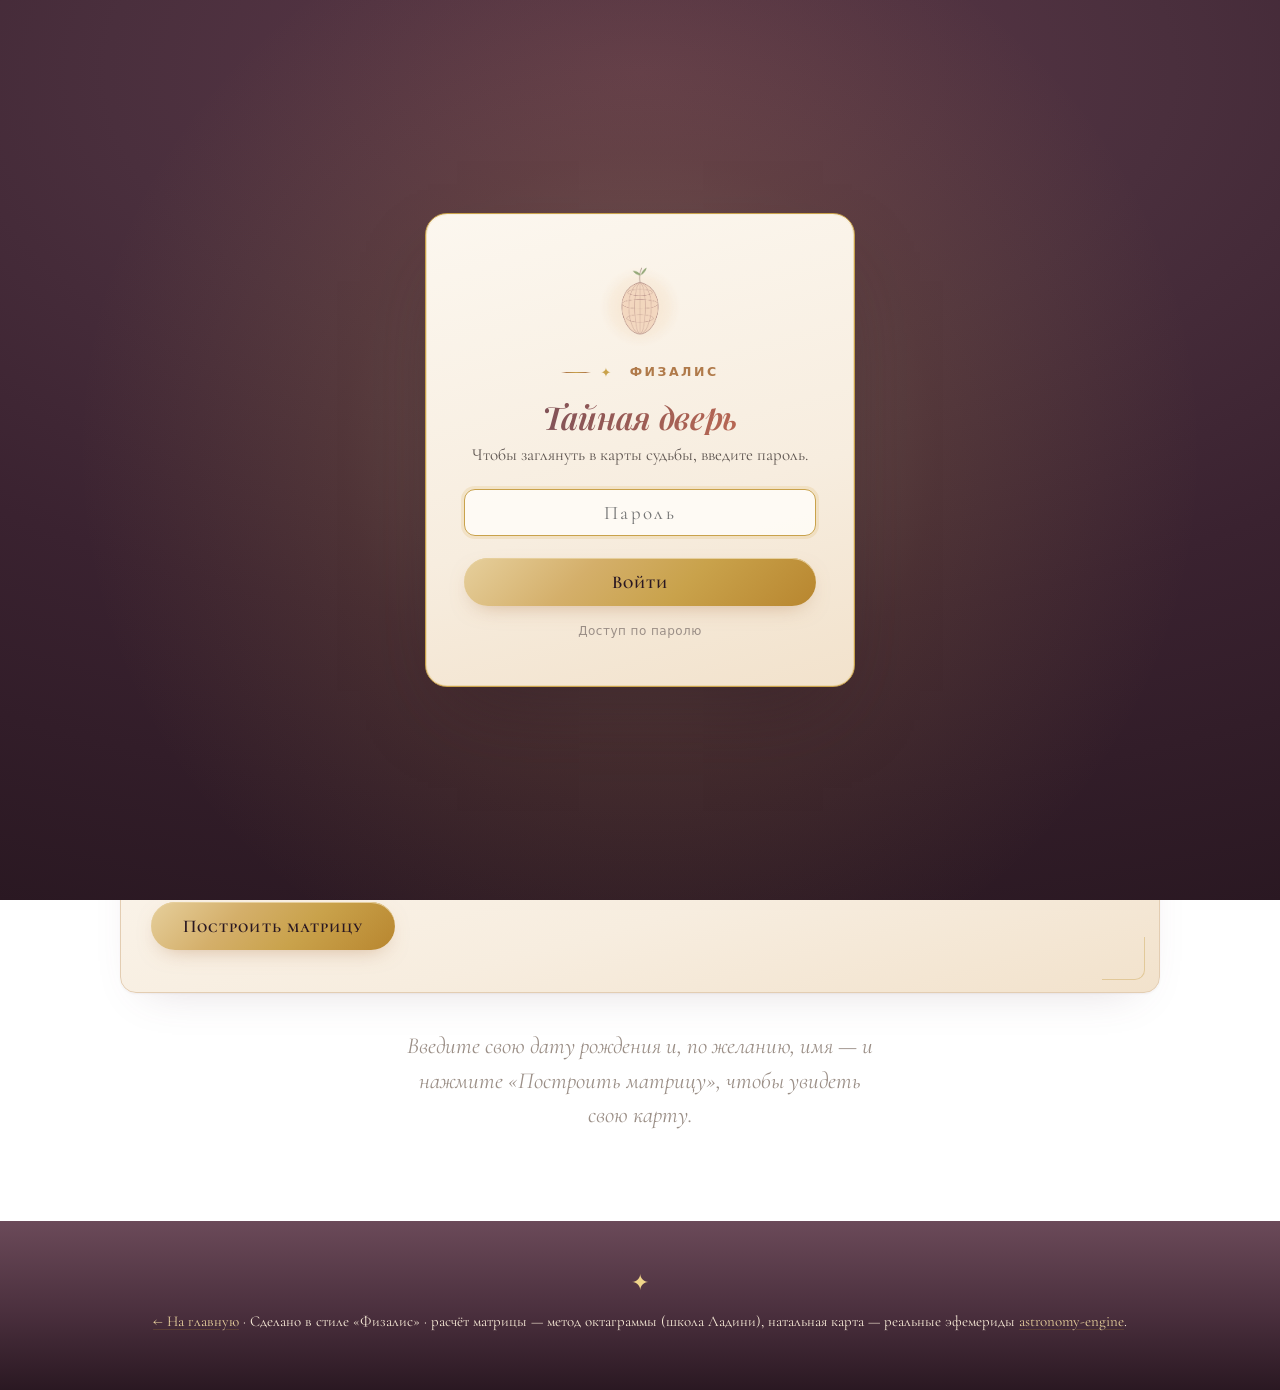
==== app.html @ 66f50b40 "Продающий лендинг на главной; инструмент переехал на app.html - index.html теперь продающая страница" ====
<!DOCTYPE html>
<html lang="ru">
<head>
<meta charset="UTF-8">
<meta name="viewport" content="width=device-width, initial-scale=1.0">
<title>Физалис · Матрица судьбы и натальная карта</title>
<meta name="description" content="Генератор матрицы судьбы и натальной карты по дате рождения в тёплом стиле «Физалис».">
<link rel="preconnect" href="https://fonts.googleapis.com">
<link rel="preconnect" href="https://fonts.gstatic.com" crossorigin>
<link href="https://fonts.googleapis.com/css2?family=Playfair+Display:ital,wght@0,400;0,500;0,600;0,700;1,400;1,500;1,600&family=Cormorant+Garamond:ital,wght@0,400;0,500;0,600;1,400;1,500&display=swap" rel="stylesheet">
<link rel="stylesheet" href="css/style.css">
<link rel="icon" href="assets/physalis_mark.png">
</head>
<body>

<div id="gate">
  <div class="starfield"></div>
  <div class="gate-card">
    <img class="gate-emblem" src="assets/physalis_hero.png" alt="Физалис">
    <div class="eyebrow" style="justify-content:center"><span class="lantern">✦</span>&nbsp;Физалис</div>
    <h2 class="gate-title">Тайная дверь</h2>
    <p class="gate-sub">Чтобы заглянуть в карты судьбы, введите пароль.</p>
    <input type="password" id="gate-pass" placeholder="Пароль" autocomplete="off" autocapitalize="off" spellcheck="false">
    <button id="gate-go" class="go gate-go">Войти</button>
    <div class="err" id="gate-err"></div>
    <div class="gate-hint">Доступ по паролю</div>
  </div>
</div>

<header class="hero">
  <div class="starfield hero-stars"></div>
  <div class="eyebrow"><span class="lantern">✦</span>&nbsp;Физалис · золотой час</div>
  <img class="hero-emblem glow-breathe" src="assets/physalis_hero.png" alt="Физалис">
  <h1>Матрица судьбы&nbsp;и натальная карта</h1>
  <p class="tagline">Загляни в свой золотой час — карту судьбы, вычерченную золотом
    по линиям звёзд и отпечатанную светом засохшего лета.</p>
  <div class="tabs">
    <button class="tab active" data-tab="matrix">Матрица судьбы</button>
    <button class="tab" data-tab="natal">Натальная карта</button>
  </div>
</header>

<main class="wrap">

  <!-- ===== Матрица судьбы ===== -->
  <section class="panel active" id="panel-matrix">
    <div class="card">
      <div class="form-grid">
        <div>
          <label for="m-date">Дата рождения</label>
          <input type="text" id="m-date" placeholder="ДД.ММ.ГГГГ" value="" autocomplete="off">
          <div class="hint">Например: 29.09.1987</div>
        </div>
        <div>
          <label for="m-name">Имя (необязательно)</label>
          <input type="text" id="m-name" placeholder="как обращаться" autocomplete="off">
        </div>
      </div>
      <button class="go" id="m-go">Построить матрицу</button>
      <div class="err" id="m-err"></div>
    </div>
    <div class="result" id="m-result">
      <p class="empty-hint">Введите свою дату рождения и, по желанию, имя — и нажмите
        «Построить матрицу», чтобы увидеть свою карту.</p>
    </div>
  </section>

  <!-- ===== Натальная карта ===== -->
  <section class="panel" id="panel-natal">
    <div class="card">
      <div class="form-grid">
        <div>
          <label for="n-date">Дата рождения</label>
          <input type="text" id="n-date" placeholder="ДД.ММ.ГГГГ" value="30.06.1992" autocomplete="off">
        </div>
        <div>
          <label for="n-time">Время рождения</label>
          <input type="time" id="n-time" value="12:00">
          <div class="hint">Местное время. Влияет на асцендент и дома.</div>
        </div>
        <div>
          <label for="n-city">Город рождения</label>
          <input list="city-list" id="n-city" placeholder="начните вводить…" value="Москва" autocomplete="off">
          <datalist id="city-list"></datalist>
        </div>
      </div>
      <div class="form-grid" style="margin-top:14px">
        <div>
          <label for="n-lat">Широта</label>
          <input type="number" id="n-lat" step="0.0001" value="55.7558">
        </div>
        <div>
          <label for="n-lon">Долгота (восток +)</label>
          <input type="number" id="n-lon" step="0.0001" value="37.6173">
        </div>
        <div>
          <label for="n-tz">Часовой пояс (UTC ±ч)</label>
          <input type="number" id="n-tz" step="0.5" value="3">
          <div class="hint">Город подставляет автоматически</div>
        </div>
      </div>
      <button class="go" id="n-go">Построить карту</button>
      <div class="err" id="n-err"></div>
    </div>
    <div class="result" id="n-result"></div>
  </section>

</main>

<footer>
  <span class="footer-mark">✦</span>
  <a href="index.html">← На главную</a> · Сделано в стиле «Физалис» · расчёт матрицы — метод октаграммы (школа Ладини),
  натальная карта — реальные эфемериды
  <a href="https://github.com/cosinekitty/astronomy" target="_blank" rel="noopener">astronomy-engine</a>.
</footer>

<script src="vendor/astronomy.browser.js"></script>
<script src="js/cities.js"></script>
<script src="js/content.js"></script>
<script src="js/arcana-art.js"></script>
<script src="js/tarot.js"></script>
<script src="js/matrix.js"></script>
<script src="js/octagram.js"></script>
<script src="js/natal.js"></script>
<script src="js/wheel.js"></script>
<script src="js/fx.js"></script>
<script src="js/app.js"></script>
<script src="js/gate.js"></script>
</body>
</html>
---- css/style.css ----
/* ============================================================
   ФИЗАЛИС · «Золотой час» — дизайн-система
   Тёплый ботанический журнал + сумеречная звёздная карта.
   ============================================================ */

:root {
  /* — бумага и тепло — */
  --paper-cream: #FBF5EC;
  --paper-warm: #F7EDDF;
  --peach-100: #F4E4D2;
  --peach-200: #EFD8C0;
  --peach-300: #E7C6A6;
  --champagne: #EAD9BE;
  --cream-muted: #E9D8C0;
  --border-warm: #E3CDB2;

  /* — слива / сумрак — */
  --plum: #6B4A59;
  --plum-card: #50404A;
  --plum-deep: #4A2F3D;
  --plum-night: #3A2230;
  --plum-midnight: #2A1822;
  --wine-glow: #5C3848;

  /* — чернила — */
  --ink-heading: #50404A;
  --ink-body: #4B4340;
  --ink-soft: #5E5550;
  --muted: #9B8F87;
  --ink-on-dark: #F6E9D6;

  /* — медь и золото — */
  --copper: #B07A4A;
  --copper-bright: #C98E54;
  --gold-deep: #8C6A2E;
  --gold-leaf: #C9A24B;
  --gold-bright: #D4AF6A;
  --gold-pale: #E6CF9C;
  --gold-star: #F0D58A;
  --star-halo: #FBE9B8;
  --stardust: #E7C97A;
  --constellation: #B98E4A;
  --link-gold: #B5862F;

  /* — физалис — */
  --physalis-glow: #F2B45C;
  --physalis-core: #E89A3C;

  /* — акценты — */
  --amber: #C99A52;
  --peach-deep: #DFA06A;
  --rust: #C56B47;
  --coral: #C16A52;
  --coral-light: #D98567;
  --terracotta: #A8502F;
  --sage: #93A877;
  --sage-deep: #6E8456;

  --hairline: rgba(140,106,46,0.30);
  --shadow-warm: rgba(107,74,89,0.22);
  --shadow-plum: rgba(42,24,34,0.55);

  /* — градиенты — */
  --grad-day: linear-gradient(180deg, #FBF5EC 0%, #F7EDDF 34%, #F4E4D2 62%, #EFD8C0 100%);
  --grad-dusk: radial-gradient(ellipse 130% 100% at 50% 8%, #5C3848 0%, #4A2F3D 32%, #3A2230 62%, #2A1822 100%);
  --grad-halo: radial-gradient(120% 90% at 50% 40%, rgba(248,217,168,0.95) 0%, rgba(242,201,142,0.55) 22%, rgba(244,228,210,0.20) 52%, rgba(251,245,236,0) 78%);
  --grad-warmglow: radial-gradient(circle at 50% 50%, rgba(240,213,138,0.26) 0%, rgba(217,169,78,0.10) 38%, rgba(92,56,72,0) 72%);
  --grad-copper: linear-gradient(90deg, rgba(176,122,74,0) 0%, #B07A4A 18%, #C9A24B 50%, #B07A4A 82%, rgba(176,122,74,0) 100%);
  --grad-goldleaf: linear-gradient(135deg, #E6CF9C 0%, #D4AF6A 34%, #C9A24B 62%, #B8862F 100%);
  --grad-card: linear-gradient(165deg, #FCF7EF 0%, #F7EDDF 60%, #F2E2CC 100%);
  --grad-horizon: linear-gradient(90deg, rgba(193,106,82,0) 0%, #C16A52 26%, #C99A52 52%, #DFA06A 70%, rgba(223,160,106,0) 100%);
  --grad-footer: linear-gradient(180deg, #6B4A59 0%, #4A2F3D 55%, #2A1822 100%);

  /* — типографика — */
  --serif: "Cormorant Garamond", "PT Serif", Georgia, serif;
  --display: "Playfair Display", Georgia, "Times New Roman", serif;
  --sans: "Calibri", "Carlito", "Segoe UI", system-ui, sans-serif;

  --fs-hero: clamp(40px, 6vw, 78px);
  --fs-h1: clamp(32px, 5vw, 52px);
  --fs-h2: clamp(26px, 3.4vw, 38px);
  --fs-h3: 25px;
  --fs-lead: clamp(19px, 2.2vw, 23px);
  --fs-body: 17.5px;

  --radius: 16px;
  --radius-sm: 11px;
  --maxw: 1080px;
}

* { box-sizing: border-box; }

html { scroll-behavior: smooth; }

body {
  margin: 0;
  background: var(--paper-cream);
  color: var(--ink-body);
  font-family: var(--sans);
  font-size: var(--fs-body);
  line-height: 1.66;
  -webkit-font-smoothing: antialiased;
  overflow-x: hidden;
}
/* зернистость бумаги */
body::before {
  content: "";
  position: fixed; inset: 0; z-index: 0; pointer-events: none;
  opacity: 0.05; mix-blend-mode: multiply;
  background-image: url("data:image/svg+xml,%3Csvg xmlns='http://www.w3.org/2000/svg' width='160' height='160'%3E%3Cfilter id='n'%3E%3CfeTurbulence type='fractalNoise' baseFrequency='0.9' numOctaves='2'/%3E%3C/filter%3E%3Crect width='100%25' height='100%25' filter='url(%23n)'/%3E%3C/svg%3E");
}
body > * { position: relative; z-index: 1; }

/* ---------- Типографика ---------- */
.serif { font-family: var(--serif); }
h1, h2, h3 {
  font-family: var(--display);
  color: var(--plum);
  font-weight: 600;
  line-height: 1.12;
  letter-spacing: -0.01em;
}
h2 { font-size: var(--fs-h2); }
h3 { font-size: var(--fs-h3); font-weight: 500; }

a { color: var(--link-gold); text-decoration-color: var(--hairline); text-underline-offset: 3px; }
a:hover { color: var(--terracotta); }

.eyebrow {
  font-family: var(--sans); font-size: 12.5px; font-weight: 700;
  text-transform: uppercase; letter-spacing: 0.2em; color: var(--copper);
  display: inline-flex; align-items: center; gap: 9px; margin-bottom: 12px;
}
.eyebrow::before {
  content: ""; width: 30px; height: 1px; background: var(--grad-copper);
}
.eyebrow .lantern { color: var(--gold-leaf); font-size: 13px; }

/* ---------- HERO ---------- */
.hero {
  position: relative; text-align: center;
  padding: clamp(48px, 8vh, 96px) 20px clamp(30px, 4vh, 48px);
  background: var(--grad-day);
  overflow: hidden;
}
.hero::before { /* медовый ореол */
  content: ""; position: absolute; inset: -10% 0 auto 0; height: 120%;
  background: var(--grad-halo); pointer-events: none; z-index: 0;
}
.hero::after { /* закатный горизонт снизу */
  content: ""; position: absolute; left: 0; right: 0; bottom: 0; height: 1.5px;
  background: var(--grad-horizon); opacity: 0.8;
}
.hero > * { position: relative; z-index: 1; }
.hero-emblem { width: clamp(120px, 18vw, 184px); height: auto; margin: 0 auto 6px; display: block; }
.hero h1 {
  font-family: var(--display); font-style: italic; font-weight: 600;
  font-size: var(--fs-hero); color: var(--plum);
  margin: 8px auto 14px; max-width: 16ch; line-height: 1.04;
}
.hero .tagline {
  font-family: var(--serif); font-style: italic; font-weight: 500;
  font-size: var(--fs-lead); color: var(--plum-card);
  max-width: 40ch; margin: 0 auto; line-height: 1.5;
}
.hero .eyebrow { justify-content: center; }

/* ---------- Вкладки ---------- */
.tabs {
  display: inline-flex; gap: 4px; justify-content: center; margin: 30px auto 0;
  flex-wrap: wrap; position: relative;
  padding: 6px; border-radius: 999px;
  background: rgba(255,253,248,0.6); border: 1px solid var(--border-warm);
  box-shadow: inset 0 1px 0 rgba(255,255,255,.7), 0 6px 20px -12px var(--shadow-warm);
}
.tab {
  font-family: var(--serif); font-weight: 600; font-size: 19px;
  font-variant: small-caps; letter-spacing: 0.04em;
  background: transparent; color: var(--ink-soft);
  border: none; border-radius: 999px; padding: 9px 24px; cursor: pointer;
  transition: color .25s, background .25s; position: relative;
}
.tab:hover { color: var(--plum); }
.tab.active {
  color: var(--plum); background: var(--paper-warm);
  box-shadow: 0 2px 10px -4px var(--shadow-warm), inset 0 0 0 1px var(--gold-pale);
}
.tab.active::before { content: "✦"; color: var(--gold-leaf); font-size: 12px; margin-right: 7px; }

/* ---------- Контейнер ---------- */
.wrap { max-width: var(--maxw); margin: 0 auto; padding: clamp(26px, 5vw, 52px) 20px 40px; }
.panel { display: none; }
.panel.active { display: block; }

/* ---------- Форма ---------- */
.card {
  background: var(--grad-card);
  border: 1px solid var(--border-warm);
  border-radius: var(--radius);
  padding: clamp(20px, 3vw, 30px);
  box-shadow: inset 0 1px 0 rgba(255,255,255,.6),
              0 1px 2px rgba(82,54,66,.06),
              0 20px 44px -26px var(--shadow-warm);
  position: relative;
}
.card::after { /* золотой уголок-лайн */
  content: ""; position: absolute; right: 14px; bottom: 12px; width: 42px; height: 42px;
  border-right: 1px solid var(--gold-leaf); border-bottom: 1px solid var(--gold-leaf);
  opacity: .4; border-radius: 0 0 10px 0; pointer-events: none;
}
.form-grid {
  display: grid; gap: 18px;
  grid-template-columns: repeat(auto-fit, minmax(170px, 1fr));
  align-items: end;
}
label {
  display: block; font-family: var(--sans); font-size: 12px; color: var(--copper);
  font-weight: 700; text-transform: uppercase; letter-spacing: 0.12em; margin-bottom: 7px;
}
input, select {
  width: 100%; padding: 11px 13px;
  border: 1px solid var(--border-warm); border-radius: var(--radius-sm);
  background: rgba(255,253,248,0.85); color: var(--ink-body);
  font-family: var(--serif); font-size: 18px;
  transition: border-color .2s, box-shadow .2s;
}
input:focus, select:focus {
  outline: none; border-color: var(--gold-leaf);
  box-shadow: 0 0 0 3px rgba(217,169,78,.18);
}
.hint { font-family: var(--sans); font-size: 12.5px; color: var(--muted); margin-top: 5px; }

button.go {
  margin-top: 22px;
  font-family: var(--serif); font-weight: 600; font-size: 18px;
  font-variant: small-caps; letter-spacing: 0.06em; color: var(--plum-midnight);
  background: var(--grad-goldleaf);
  border: none; border-radius: 999px; padding: 13px 32px; cursor: pointer;
  box-shadow: inset 0 1px 0 var(--gold-pale),
              0 8px 22px -10px rgba(176,122,74,.55);
  position: relative; overflow: hidden; transition: transform .18s, box-shadow .18s;
}
button.go::after { /* скользящий блик */
  content: ""; position: absolute; top: 0; left: -60%; width: 40%; height: 100%;
  background: linear-gradient(100deg, transparent, rgba(255,255,255,.55), transparent);
  transform: skewX(-18deg); transition: left .6s;
}
button.go:hover { transform: translateY(-2px); box-shadow: inset 0 1px 0 var(--gold-pale), 0 12px 28px -10px rgba(176,122,74,.7); }
button.go:hover::after { left: 120%; }

.err { color: var(--terracotta); font-weight: 600; margin-top: 12px; font-family: var(--sans); }

/* ---------- Результат ---------- */
.result { margin-top: 36px; }
.result h2 {
  font-style: italic; text-align: center; margin-bottom: 4px; font-size: var(--fs-h1);
}
.result .sub {
  text-align: center; color: var(--copper); margin-bottom: 8px;
  font-family: var(--sans); text-transform: uppercase; letter-spacing: 0.16em; font-size: 13px;
}
.empty-hint {
  text-align: center; max-width: 48ch; margin: 26px auto 0;
  font-family: var(--serif); font-style: italic; font-size: var(--fs-lead); color: var(--muted);
  line-height: 1.5;
}

/* ---------- Заголовки секций + разделители ---------- */
.section-title {
  font-family: var(--display); font-style: italic; font-weight: 600;
  font-size: var(--fs-h2); color: var(--plum);
  text-align: center; margin: clamp(44px, 6vw, 72px) 0 8px;
}
.section-title + .intro, .result h2 + .sub + .intro { text-align: center; }
.divider {
  display: flex; align-items: center; justify-content: center; gap: 14px;
  margin: 0 auto 22px; max-width: 460px; color: var(--gold-leaf);
}
.divider::before, .divider::after {
  content: ""; height: 1px; flex: 1; background: var(--grad-copper);
}
.divider .mark { font-size: 13px; color: var(--gold-leaf); }

/* ---------- Карточки результата (прессованный лист) ---------- */
.cards { display: grid; gap: 18px; grid-template-columns: repeat(auto-fit, minmax(260px, 1fr)); }
.subcard {
  background: var(--grad-card);
  border: 1px solid var(--border-warm);
  border-radius: 14px; padding: 20px 22px; position: relative;
  box-shadow: inset 0 1px 0 rgba(255,255,255,.6),
              0 1px 2px rgba(82,54,66,.05),
              0 18px 40px -28px var(--shadow-warm);
  transition: transform .24s ease, box-shadow .24s ease;
}
.subcard::before { /* верхний медный хайрлайн при наведении */
  content: ""; position: absolute; left: 18px; right: 18px; top: 0; height: 1.5px;
  background: var(--grad-copper); opacity: 0; transition: opacity .24s;
}
.subcard:hover { transform: translateY(-4px); box-shadow: inset 0 1px 0 rgba(255,255,255,.6), 0 1px 2px rgba(82,54,66,.05), 0 26px 50px -28px var(--shadow-warm); }
.subcard:hover::before { opacity: 1; }
.subcard .cap {
  font-family: var(--sans); font-size: 11.5px; letter-spacing: 0.16em; text-transform: uppercase;
  color: var(--copper); font-weight: 700; margin-bottom: 6px;
  display: flex; align-items: center; gap: 7px;
}
.subcard .cap::before { content: "◆"; color: var(--gold-leaf); font-size: 9px; }
.subcard .what {
  font-family: var(--serif); font-size: 15.5px; font-style: italic; color: var(--ink-soft);
  margin-bottom: 10px; padding-bottom: 10px; border-bottom: 1px solid var(--cream-muted);
}
.subcard .arc {
  font-family: var(--display); font-style: italic; font-weight: 600;
  font-size: 22px; color: var(--plum); margin-bottom: 8px;
}
.subcard .prose, .subcard .desc { font-family: var(--serif); font-size: 17px; color: var(--ink-body); line-height: 1.55; }
.subcard .prose { margin: 6px 0 12px; }
.subcard .tag { font-size: 14px; font-family: var(--sans); margin-top: 6px; line-height: 1.45; }
.tag b { font-weight: 700; }
.tag.plus { color: var(--sage-deep); }
.tag.minus { color: var(--rust); }

/* интро и концепт-боксы */
.intro {
  font-family: var(--serif); font-size: var(--fs-lead); color: var(--ink-soft);
  max-width: 64ch; margin: 0 auto 22px; line-height: 1.5; text-align: center;
}
.concept {
  background: var(--paper-warm); border: 1px solid var(--border-warm);
  border-left: 3px solid var(--gold-leaf);
  border-radius: 0 12px 12px 0; padding: 14px 20px; margin: 0 auto 20px; max-width: 820px;
  font-family: var(--serif); font-size: 16.5px; color: var(--ink-body); line-height: 1.5;
}
.concept b { color: var(--plum-card); font-family: var(--sans); font-weight: 700; }
.legend { display: grid; gap: 9px; margin: 14px auto 0; max-width: 820px; }
.legend .row { font-family: var(--serif); font-size: 16px; }
.legend .row b { color: var(--plum); font-family: var(--sans); }

/* ---------- Таблицы (каталог-гербарий) ---------- */
table {
  width: 100%; max-width: 860px; border-collapse: collapse; margin: 0 auto;
  background: var(--grad-card); border: 1px solid var(--border-warm);
  border-radius: 14px; overflow: hidden;
  box-shadow: 0 18px 40px -30px var(--shadow-warm);
}
th, td { padding: 13px 18px; text-align: left; }
th {
  font-family: var(--sans); font-size: 12px; text-transform: uppercase; letter-spacing: 0.1em;
  color: var(--copper); font-weight: 700; background: rgba(247,237,223,0.7);
  border-bottom: 1.5px solid; border-image: var(--grad-copper) 1;
}
td { font-family: var(--serif); font-size: 16.5px; border-bottom: 1px solid var(--cream-muted); }
tbody tr:nth-child(even) td { background: rgba(247,237,223,0.4); }
tbody tr:last-child td { border-bottom: none; }
tbody tr { transition: background .15s; }
tbody tr:hover td { background: rgba(217,169,78,.08); }
td:first-child { font-family: var(--display); font-style: italic; color: var(--plum-card); }
.glyph { color: var(--gold-deep); font-size: 18px; }
.retro { color: var(--coral); font-size: 12px; font-weight: 700; }

/* ---------- Чипы ---------- */
.chips { display: flex; flex-wrap: wrap; gap: 9px; justify-content: center; }
.chip {
  background: var(--paper-warm); border: 1px solid var(--border-warm); border-radius: 999px;
  padding: 7px 16px; font-family: var(--sans); font-size: 14px;
}
.chip b { color: var(--plum); }
.asp.harmony b { color: var(--sage-deep); }
.asp.tense b { color: var(--rust); }
.asp.neutral b { color: var(--gold-deep); }

/* ============================================================
   КАРТЫ ТАРО (матрица судьбы)
   ============================================================ */
.tarot-spread { display: flex; flex-direction: column; gap: 22px; max-width: 860px; margin: 0 auto; }

.tarot-row {
  display: flex; gap: 30px; align-items: center;
  background: var(--grad-card); border: 1px solid var(--border-warm);
  border-radius: 18px; padding: 28px 32px;
  box-shadow: inset 0 1px 0 rgba(255,255,255,.6), 0 18px 42px -28px var(--shadow-warm);
}
@media (max-width: 620px) {
  .tarot-row { flex-direction: column; align-items: center; text-align: center; gap: 18px; padding: 22px 20px; }
}
.tc-reading { flex: 1 1 auto; min-width: 0; }
.tc-reading > * { overflow-wrap: anywhere; }
.tc-reading .cap {
  font-family: var(--sans); font-size: 11.5px; letter-spacing: 0.16em; text-transform: uppercase;
  color: var(--copper); font-weight: 700; margin-bottom: 7px; display: flex; align-items: center; gap: 7px;
}
.tarot-row .cap::before { content: "◆"; color: var(--gold-leaf); font-size: 9px; }
@media (max-width: 560px) { .tarot-row .cap { justify-content: center; } }
.tc-reading .what {
  font-family: var(--serif); font-size: 15.5px; font-style: italic; color: var(--ink-soft);
  margin-bottom: 10px; padding-bottom: 10px; border-bottom: 1px solid var(--cream-muted);
}
.tc-reading .prose, .tc-reading .desc { font-family: var(--serif); font-size: 17px; color: var(--ink-body); line-height: 1.55; margin-bottom: 10px; }
.tc-reading .tag { font-size: 14px; font-family: var(--sans); margin-top: 6px; }

/* карта */
.tarot-card {
  position: relative; flex: 0 0 200px; width: 200px; aspect-ratio: 200/332; align-self: center;
  border-radius: 13px; padding: 13px 11px 11px;
  background:
    radial-gradient(120% 78% at 50% 30%, rgba(242,201,142,0.18), transparent 60%),
    linear-gradient(170deg, #FCF7EF 0%, #F3E3CC 100%);
  box-shadow: inset 0 0 0 1px var(--gold-leaf),
              0 16px 34px -18px var(--shadow-warm), 0 2px 0 rgba(255,255,255,.5);
  display: flex; flex-direction: column; align-items: center; overflow: hidden;
  transition: transform .32s cubic-bezier(.2,.7,.2,1), box-shadow .32s;
}
.tarot-card::before { /* внутренняя золотая рамка */
  content: ""; position: absolute; inset: 6px; border: 1px solid var(--gold-leaf);
  opacity: .5; border-radius: 9px; pointer-events: none;
}
.tarot-card::after { /* фактура «рубашки» */
  content: ""; position: absolute; inset: 0; pointer-events: none; opacity: .5;
  background-image: url("data:image/svg+xml,%3Csvg xmlns='http://www.w3.org/2000/svg' width='22' height='22'%3E%3Cpath d='M11 0L22 11L11 22L0 11Z' fill='none' stroke='%23C9A24B' stroke-opacity='0.22' stroke-width='0.6'/%3E%3C/svg%3E");
}
.tarot-card:hover { transform: translateY(-7px) rotate(-.6deg);
  box-shadow: inset 0 0 0 1px var(--gold-bright), 0 30px 56px -22px var(--shadow-warm); }
.tc-numeral {
  position: relative; z-index: 1; font-family: var(--display); font-style: italic;
  font-size: 16px; color: var(--gold-deep); letter-spacing: 0.1em; margin-bottom: 2px;
}
.tc-art {
  position: relative; z-index: 1; flex: 1; width: 100%;
  display: flex; align-items: center; justify-content: center;
  color: var(--gold-deep); filter: drop-shadow(0 2px 5px rgba(176,122,74,.30));
}
.tc-art svg { width: 88%; height: 100%; max-height: 214px; }
.tc-name {
  position: relative; z-index: 1; font-family: var(--serif); font-variant: small-caps;
  letter-spacing: 0.08em; font-weight: 600; font-size: 15px; line-height: 1.15;
  color: var(--plum-card); margin-top: 5px; padding-top: 7px; width: 88%; text-align: center;
  border-top: 1px solid var(--gold-leaf);
}

/* «небесная карта» — планеты и точки натала (тот же каркас) */
.tarot-card.celestial .tc-numeral {
  font-family: "Segoe UI Symbol", "Noto Sans Symbols 2", Georgia, serif;
  font-style: normal; font-size: 17px; color: var(--gold-deep);
}
.tc-glyph {
  font-family: "Segoe UI Symbol", "Noto Sans Symbols 2", Georgia, serif; line-height: 1;
  font-size: 94px; color: var(--gold-deep); text-shadow: 0 3px 18px rgba(176,122,74,.32);
}
.tc-glyph.duo { font-size: 56px; letter-spacing: 6px; }

/* ============================================================
   СУМЕРЕЧНЫЕ СЕГМЕНТЫ (октаграмма / колесо)
   ============================================================ */
.dusk {
  position: relative; border-radius: 26px; margin: 8px auto 6px;
  padding: clamp(22px, 4vw, 40px) clamp(16px, 3vw, 30px) clamp(28px, 4vw, 44px);
  background: var(--grad-dusk);
  box-shadow: 0 30px 70px -36px var(--shadow-plum), inset 0 0 0 1px rgba(201,162,75,.25),
              inset 0 1px 0 rgba(240,213,138,.12);
  overflow: hidden;
}
.dusk::before { /* медовое гало */
  content: ""; position: absolute; inset: 0; background: var(--grad-warmglow); pointer-events: none;
}
.dusk .starfield { position: absolute; inset: 0; pointer-events: none; z-index: 0; }
.dusk .star { position: absolute; border-radius: 50%; background: var(--gold-star);
  box-shadow: 0 0 6px var(--star-halo); }
.dusk .nebula { display: none; }

/* космическая фактура — только для .cosmic (натальная карта) */
.dusk.cosmic { background:
    radial-gradient(ellipse 130% 100% at 50% 6%, #5C3848 0%, #3F2838 30%, #2E1C2A 60%, #20121C 100%); }
.dusk.cosmic .nebula {
  display: block; position: absolute; inset: 0; z-index: 0; pointer-events: none;
  background:
    radial-gradient(38% 30% at 23% 25%, rgba(193,106,82,0.34), transparent 70%),
    radial-gradient(48% 38% at 79% 60%, rgba(150,112,156,0.40), transparent 72%),
    radial-gradient(32% 26% at 62% 15%, rgba(201,154,82,0.26), transparent 70%),
    radial-gradient(44% 52% at 48% 92%, rgba(120,72,104,0.34), transparent 72%);
  filter: blur(10px); mix-blend-mode: screen;
}
.dusk.cosmic .nebula::before { /* млечная диагональная полоса */
  content: ""; position: absolute; inset: 0;
  background: linear-gradient(118deg, transparent 36%, rgba(231,201,122,0.08) 46%,
    rgba(251,233,184,0.16) 50%, rgba(231,201,122,0.08) 54%, transparent 64%);
  filter: blur(3px);
}
.dusk.cosmic .nebula::after { /* звёздная пыль (тонкий шум) */
  content: ""; position: absolute; inset: 0; opacity: 0.10; mix-blend-mode: screen;
  background-image: url("data:image/svg+xml,%3Csvg xmlns='http://www.w3.org/2000/svg' width='200' height='200'%3E%3Cfilter id='c'%3E%3CfeTurbulence type='fractalNoise' baseFrequency='0.85' numOctaves='2'/%3E%3C/filter%3E%3Crect width='100%25' height='100%25' filter='url(%23c)'/%3E%3C/svg%3E");
}
.dusk.cosmic { box-shadow: 0 30px 80px -34px rgba(20,10,18,.7), inset 0 0 0 1px rgba(201,162,75,.28),
  inset 0 1px 0 rgba(240,213,138,.14); }
.dusk-caption {
  position: relative; z-index: 2; text-align: center; color: var(--gold-pale);
  font-family: var(--serif); font-style: italic; font-size: 16px; margin-top: 8px;
}
.octagram, .natal-wheel { position: relative; z-index: 1; }
.octagram { width: 100%; max-width: 560px; display: block; margin: 0 auto; }
.wheel-wrap { max-width: 660px; margin: 0 auto; position: relative; z-index: 1; }
.natal-wheel { width: 100%; display: block; }

/* колесо: золото-на-сумраке */
.dusk {
  --w-bg: rgba(43,26,38,0.0);
  --w-hub: rgba(251,233,184,0.05);
  --w-line: rgba(201,162,75,0.55);
  --w-glyph: #E8C66A;
  --w-house: #C9A24B;
  --w-muted: #B98E4A;
  --w-axis: #E6B173;
  --w-planet: #2A1822;
  --w-planet-bg: #FBF2DF;
  --w-planet-stroke: #C9A24B;
  --w-fire: #C16A52;
  --w-earth: #93A877;
  --w-air: #C99A52;
  --w-water: #8E6E94;
  --w-harm: #B7C58C;
  --w-tense: #D98567;
  --w-neutral: #E6CF9C;
}

/* ---------- Парольная калитка ---------- */
body.locked { overflow: hidden; height: 100vh; }
#gate {
  position: fixed; inset: 0; z-index: 1000;
  display: flex; align-items: center; justify-content: center; padding: 20px;
  background: var(--grad-dusk); overflow: hidden;
  transition: opacity .65s ease;
}
#gate::before { content: ""; position: absolute; inset: 0; background: var(--grad-warmglow); }
#gate.gone { opacity: 0; pointer-events: none; }
#gate .starfield { position: absolute; inset: 0; }
.gate-card {
  position: relative; z-index: 2; text-align: center;
  max-width: 430px; width: 100%;
  background: var(--grad-card); border: 1px solid var(--gold-leaf);
  border-radius: 22px; padding: clamp(30px, 5vw, 44px) clamp(24px, 4vw, 38px);
  box-shadow: 0 36px 80px -32px var(--shadow-plum), inset 0 1px 0 rgba(255,255,255,.6),
              inset 0 0 0 1px rgba(230,207,156,.6);
}
.gate-emblem { width: 92px; height: auto; margin: 0 auto 6px; display: block; }
.gate-title {
  font-family: var(--display); font-style: italic; font-weight: 600;
  font-size: 32px; color: var(--plum); margin: 4px 0 6px;
}
.gate-sub { font-family: var(--serif); font-size: 17px; color: var(--ink-soft); margin: 0 0 20px; }
#gate input {
  text-align: center; font-family: var(--serif); letter-spacing: 0.12em; font-size: 19px;
}
.gate-go { width: 100%; margin-top: 16px; }
#gate .err { text-align: center; }
.gate-hint {
  margin-top: 16px; font-family: var(--sans); font-size: 12px; color: var(--muted);
  letter-spacing: 0.04em;
}

/* ---------- Тулбар / кнопки-мин ---------- */
.toolbar { display: flex; gap: 10px; justify-content: center; margin: 16px 0 4px; }
.btn-min {
  font-family: var(--sans); background: transparent; border: 1.4px solid var(--copper);
  border-radius: 999px; color: var(--plum); padding: 8px 18px; cursor: pointer; font-size: 14px;
  transition: background .2s, border-color .2s;
}
.btn-min:hover { background: var(--peach-100); border-color: var(--terracotta); }

/* ---------- Дисклеймер ---------- */
.disclaimer {
  margin: 40px auto 0; max-width: 820px;
  background: var(--paper-warm); border: 1px dotted var(--copper);
  border-radius: 12px; padding: 18px 22px; color: var(--ink-soft);
  font-family: var(--serif); font-size: 15.5px; font-style: italic; line-height: 1.55;
}
.disclaimer b { color: var(--plum-card); font-family: var(--sans); font-style: normal; font-weight: 700; }
.disclaimer::before {
  content: "От души, без претензии на науку"; display: block;
  font-family: var(--sans); font-style: normal; font-size: 11.5px; font-weight: 700;
  text-transform: uppercase; letter-spacing: 0.16em; color: var(--copper); margin-bottom: 8px;
}

/* ---------- Footer ---------- */
footer {
  text-align: center; color: var(--ink-on-dark); font-family: var(--serif); font-size: 15px;
  padding: 44px 20px 56px; margin-top: 48px; background: var(--grad-footer);
}
footer a { color: var(--gold-pale); }
footer .footer-mark { font-size: 22px; color: var(--gold-star); display: block; margin-bottom: 8px; }

/* ============================================================
   СОВРЕМЕННОСТЬ · ХАЙП · КОСМОС
   ============================================================ */
/* мягкая тёплая глубина всей страницы */
body { background:
  radial-gradient(150% 95% at 50% -8%, #FFFBF4 0%, var(--paper-cream) 40%, #F1E5D2 100%) fixed; }

/* градиентные «живые» заголовки */
@supports ((-webkit-background-clip: text) or (background-clip: text)) {
  .hero h1, .result h2, .section-title, .gate-title {
    background-image: linear-gradient(96deg, var(--plum) 0%, var(--coral) 40%, var(--gold-bright) 66%, var(--plum) 100%);
    background-size: 220% auto; -webkit-background-clip: text; background-clip: text;
    -webkit-text-fill-color: transparent; color: transparent;
  }
  .hero h1 { animation: sheen 10s ease-in-out infinite; }
}
@keyframes sheen { 0%,100% { background-position: 0% center; } 50% { background-position: 130% center; } }

/* живой космос в сумеречных панелях */
@keyframes nebuladrift { 0% { transform: translate3d(0,0,0) scale(1); }
  100% { transform: translate3d(-3%, 2%, 0) scale(1.07); } }
.dusk.cosmic .nebula { animation: nebuladrift 38s ease-in-out infinite alternate; }
.dusk.cosmic .starfield::after { /* мягкая аврора */
  content: ""; position: absolute; inset: -20% -12%;
  background: conic-gradient(from 200deg at 50% 118%,
    rgba(193,106,82,0) 0deg, rgba(201,154,82,0.10) 60deg, rgba(150,112,156,0.18) 130deg,
    rgba(193,106,82,0.10) 200deg, rgba(201,154,82,0) 300deg);
  filter: blur(28px); mix-blend-mode: screen; opacity: .85;
  animation: aurora 26s ease-in-out infinite alternate;
}
@keyframes aurora { 0% { transform: rotate(-7deg) scale(1); } 100% { transform: rotate(7deg) scale(1.12); } }

/* искры золотого часа в hero */
.hero-stars { position: absolute; inset: 0; z-index: 0; pointer-events: none; opacity: .55; }
.hero-stars .star {
  position: absolute; border-radius: 50%; background: var(--gold-bright);
  box-shadow: 0 0 7px rgba(212,175,106,.7);
  animation: twinkle var(--tw, 4s) ease-in-out infinite; animation-delay: var(--td, 0s);
}

/* ============================================================
   АНИМАЦИИ
   ============================================================ */
.reveal { opacity: 0; transform: translateY(16px); }
.reveal.in { opacity: 1; transform: none; transition: opacity .6s cubic-bezier(.2,.7,.2,1), transform .6s cubic-bezier(.2,.7,.2,1); }

@keyframes breathe { 0%,100% { opacity: .82; } 50% { opacity: 1; } }
@keyframes twinkle { 0%,100% { opacity: .35; transform: scale(.9); } 50% { opacity: 1; transform: scale(1.08); } }
@keyframes shootingstar {
  0% { transform: translate(-10%, 0) rotate(18deg); opacity: 0; }
  8% { opacity: .9; } 22% { opacity: 0; }
  100% { transform: translate(120%, 60%) rotate(18deg); opacity: 0; }
}
.glow-breathe { animation: breathe 7s ease-in-out infinite; }
.dusk .star { animation: twinkle var(--tw, 4s) ease-in-out infinite; animation-delay: var(--td, 0s); }
.shooting-star {
  position: absolute; top: 12%; left: 0; width: 120px; height: 1.4px;
  background: linear-gradient(90deg, transparent, var(--star-halo), transparent);
  opacity: 0; pointer-events: none; z-index: 1;
  animation: shootingstar 14s linear infinite; animation-delay: 5s;
}

@media (prefers-reduced-motion: reduce) {
  html { scroll-behavior: auto; }
  .reveal { opacity: 1; transform: none; }
  .glow-breathe, .dusk .star, .shooting-star, button.go::after,
  .hero h1, .dusk.cosmic .nebula, .dusk.cosmic .starfield::after, .hero-stars .star { animation: none; }
}

/* ---------- Адаптив ---------- */
@media (max-width: 620px) {
  .subcard { padding: 17px 18px; }
  th, td { padding: 10px 12px; font-size: 15px; }
  .tab { padding: 8px 16px; font-size: 17px; }
}

@media print {
  .tabs, .toolbar, button.go, .hero .tagline, .shooting-star { display: none; }
  body { font-size: 13px; }
  .dusk { background: #fff; box-shadow: none; }
  .reveal { opacity: 1; transform: none; }
}
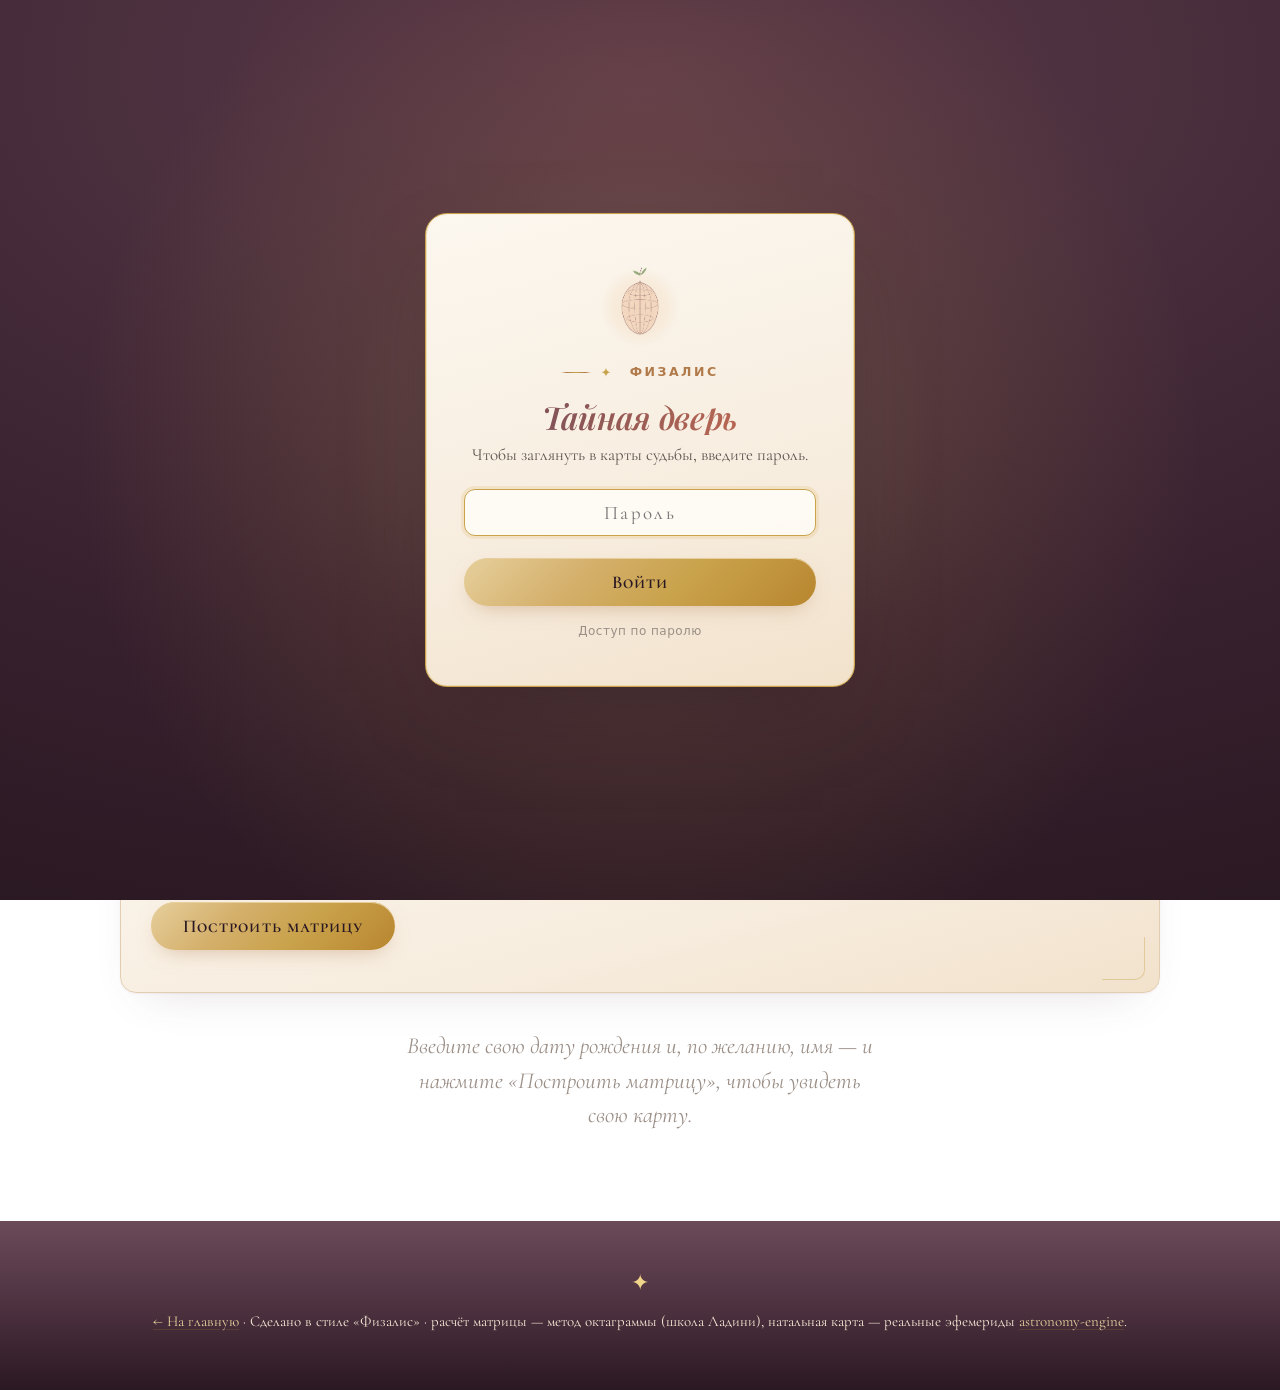
==== commit ad196d75: "Плавающий космический декор-слой: символы Таро/планет/звёзд - 16 рисованных эзотерических SVG-символ" ====
--- a/app.html
+++ b/app.html
@@ -9,6 +9,7 @@
 <link rel="preconnect" href="https://fonts.gstatic.com" crossorigin>
 <link href="https://fonts.googleapis.com/css2?family=Playfair+Display:ital,wght@0,400;0,500;0,600;0,700;1,400;1,500;1,600&family=Cormorant+Garamond:ital,wght@0,400;0,500;0,600;1,400;1,500&display=swap" rel="stylesheet">
 <link rel="stylesheet" href="css/style.css">
+<link rel="stylesheet" href="css/decor.css">
 <link rel="icon" href="assets/physalis_mark.png">
 </head>
 <body>
@@ -124,6 +125,8 @@
 <script src="js/natal.js"></script>
 <script src="js/wheel.js"></script>
 <script src="js/fx.js"></script>
+<script src="js/decor-symbols.js"></script>
+<script src="js/decor.js"></script>
 <script src="js/app.js"></script>
 <script src="js/gate.js"></script>
 </body>
--- a/css/style.css
+++ b/css/style.css
@@ -626,6 +626,32 @@
   animation: twinkle var(--tw, 4s) ease-in-out infinite; animation-delay: var(--td, 0s);
 }
 
+/* параллакс: слой звёзд двигается чуть медленнее прокрутки */
+.starfield { will-change: transform; }
+
+/* анимированная прорисовка SVG (октаграмма / колесо) */
+.draw-svg .draw { stroke-dasharray: 1; stroke-dashoffset: 1; }
+.draw-svg.go .draw { animation: drawstroke 1.5s cubic-bezier(.45,.05,.25,1) forwards; }
+@keyframes drawstroke { to { stroke-dashoffset: 0; } }
+.draw-svg .fade { opacity: 0; }
+.draw-svg.go .fade { animation: svgfade .7s ease forwards; animation-delay: .95s; }
+@keyframes svgfade { to { opacity: 1; } }
+
+/* перелив-свечение активной карты при наведении */
+.tc-sheen { position: absolute; inset: 0; z-index: 3; pointer-events: none; overflow: hidden; border-radius: 13px; }
+.tc-sheen::before {
+  content: ""; position: absolute; top: -25%; left: -70%; width: 55%; height: 150%;
+  background: linear-gradient(105deg, transparent, rgba(255,247,222,.62), transparent);
+  transform: skewX(-18deg); opacity: 0;
+}
+.tarot-card:hover .tc-sheen::before { animation: cardsheen .95s ease; }
+@keyframes cardsheen { 0% { left: -70%; opacity: 0; } 25% { opacity: .9; } 100% { left: 150%; opacity: 0; } }
+.tarot-card:hover {
+  box-shadow: inset 0 0 0 1px var(--gold-bright), 0 30px 56px -22px var(--shadow-warm),
+              0 0 34px -6px rgba(240,213,138,.55);
+}
+.tarot-card:hover::before { opacity: .85; border-color: var(--gold-bright); }
+
 /* ============================================================
    АНИМАЦИИ
    ============================================================ */
@@ -652,7 +678,11 @@
   html { scroll-behavior: auto; }
   .reveal { opacity: 1; transform: none; }
   .glow-breathe, .dusk .star, .shooting-star, button.go::after,
-  .hero h1, .dusk.cosmic .nebula, .dusk.cosmic .starfield::after, .hero-stars .star { animation: none; }
+  .hero h1, .dusk.cosmic .nebula, .dusk.cosmic .starfield::after, .hero-stars .star,
+  .tc-sheen::before { animation: none; }
+  .starfield { transform: none !important; }
+  .draw-svg .draw, .draw-svg.go .draw { animation: none; stroke-dashoffset: 0; }
+  .draw-svg .fade, .draw-svg.go .fade { animation: none; opacity: 1; }
 }
 
 /* ---------- Адаптив ---------- */
--- a/css/decor.css
+++ b/css/decor.css
@@ -0,0 +1,73 @@
+/* ============================================================
+   Физалис · Плавающий декоративный слой (символы Таро/планет/звёзд)
+   Лежит ПОЗАДИ контента (z-index 0 < z-index 1 у блоков),
+   поэтому не мешает чтению: текст всегда поверх.
+   ============================================================ */
+
+#cosmos-decor {
+  position: fixed; inset: 0; z-index: 0; pointer-events: none; overflow: hidden;
+  color: var(--gold-bright); contain: strict;
+}
+
+.decor-sprite {
+  position: absolute; display: grid; place-items: center;
+  will-change: transform, filter;
+  animation-name: decorShimmer; animation-iteration-count: infinite;
+  animation-timing-function: ease-in-out;
+}
+
+.decor-float {
+  width: 100%; height: 100%; display: grid; place-items: center;
+  animation-name: decorFloat; animation-iteration-count: infinite;
+  animation-timing-function: ease-in-out;
+}
+.decor-morph { position: relative; width: 100%; height: 100%; }
+
+.sym {
+  position: absolute; inset: 0; display: grid; place-items: center;
+  animation-iteration-count: infinite; animation-timing-function: ease-in-out;
+}
+.sym.a { animation-name: morphA; }
+.sym.b { animation-name: morphB; }
+
+.d-glyph { font-size: 0.86em; line-height: 1; font-family: "Segoe UI Symbol", "Noto Sans Symbols 2", Georgia, serif; }
+.d-svg { width: 86%; height: 86%; display: block; overflow: visible; }
+
+/* — переливание: тёплый сдвиг тона + мягкое свечение — */
+@keyframes decorShimmer {
+  0%, 100% { filter: hue-rotate(-12deg) brightness(0.95) drop-shadow(0 0 3px rgba(240,213,138,0)); }
+  50%      { filter: hue-rotate(24deg) brightness(1.3) drop-shadow(0 0 8px rgba(240,213,138,0.45)); }
+}
+/* — лёгкое плавание — */
+@keyframes decorFloat {
+  0%, 100% { transform: translate(0, 0) rotate(0deg); }
+  33%      { transform: translate(7px, -9px) rotate(5deg); }
+  66%      { transform: translate(-6px, 6px) rotate(-4deg); }
+}
+/* — перетекание формы: символ А ↔ символ Б со сжатием-поворотом — */
+@keyframes morphA {
+  0%, 40%  { opacity: 1; transform: scale(1) rotate(0deg); }
+  50%      { opacity: 0; transform: scale(0.55) rotate(40deg); }
+  90%      { opacity: 0; transform: scale(0.55) rotate(40deg); }
+  100%     { opacity: 1; transform: scale(1) rotate(0deg); }
+}
+@keyframes morphB {
+  0%, 40%  { opacity: 0; transform: scale(0.55) rotate(-40deg); }
+  50%      { opacity: 1; transform: scale(1) rotate(0deg); }
+  90%      { opacity: 1; transform: scale(1) rotate(0deg); }
+  100%     { opacity: 0; transform: scale(0.55) rotate(-40deg); }
+}
+
+/* над тёмными сумеречными панелями символы можно показать чуть ярче.
+   (Слой за контентом, но под полупрозрачными краями он всё равно дышит.) */
+
+@media (max-width: 620px) {
+  /* на узких экранах слой ещё тише — задаётся и в JS через количество/прозрачность */
+  #cosmos-decor { opacity: 0.85; }
+}
+
+@media (prefers-reduced-motion: reduce) {
+  .decor-sprite, .decor-float, .sym { animation: none !important; }
+  .sym.b { opacity: 0; }            /* показываем только один символ, статично */
+  .decor-sprite { transform: none !important; }
+}
